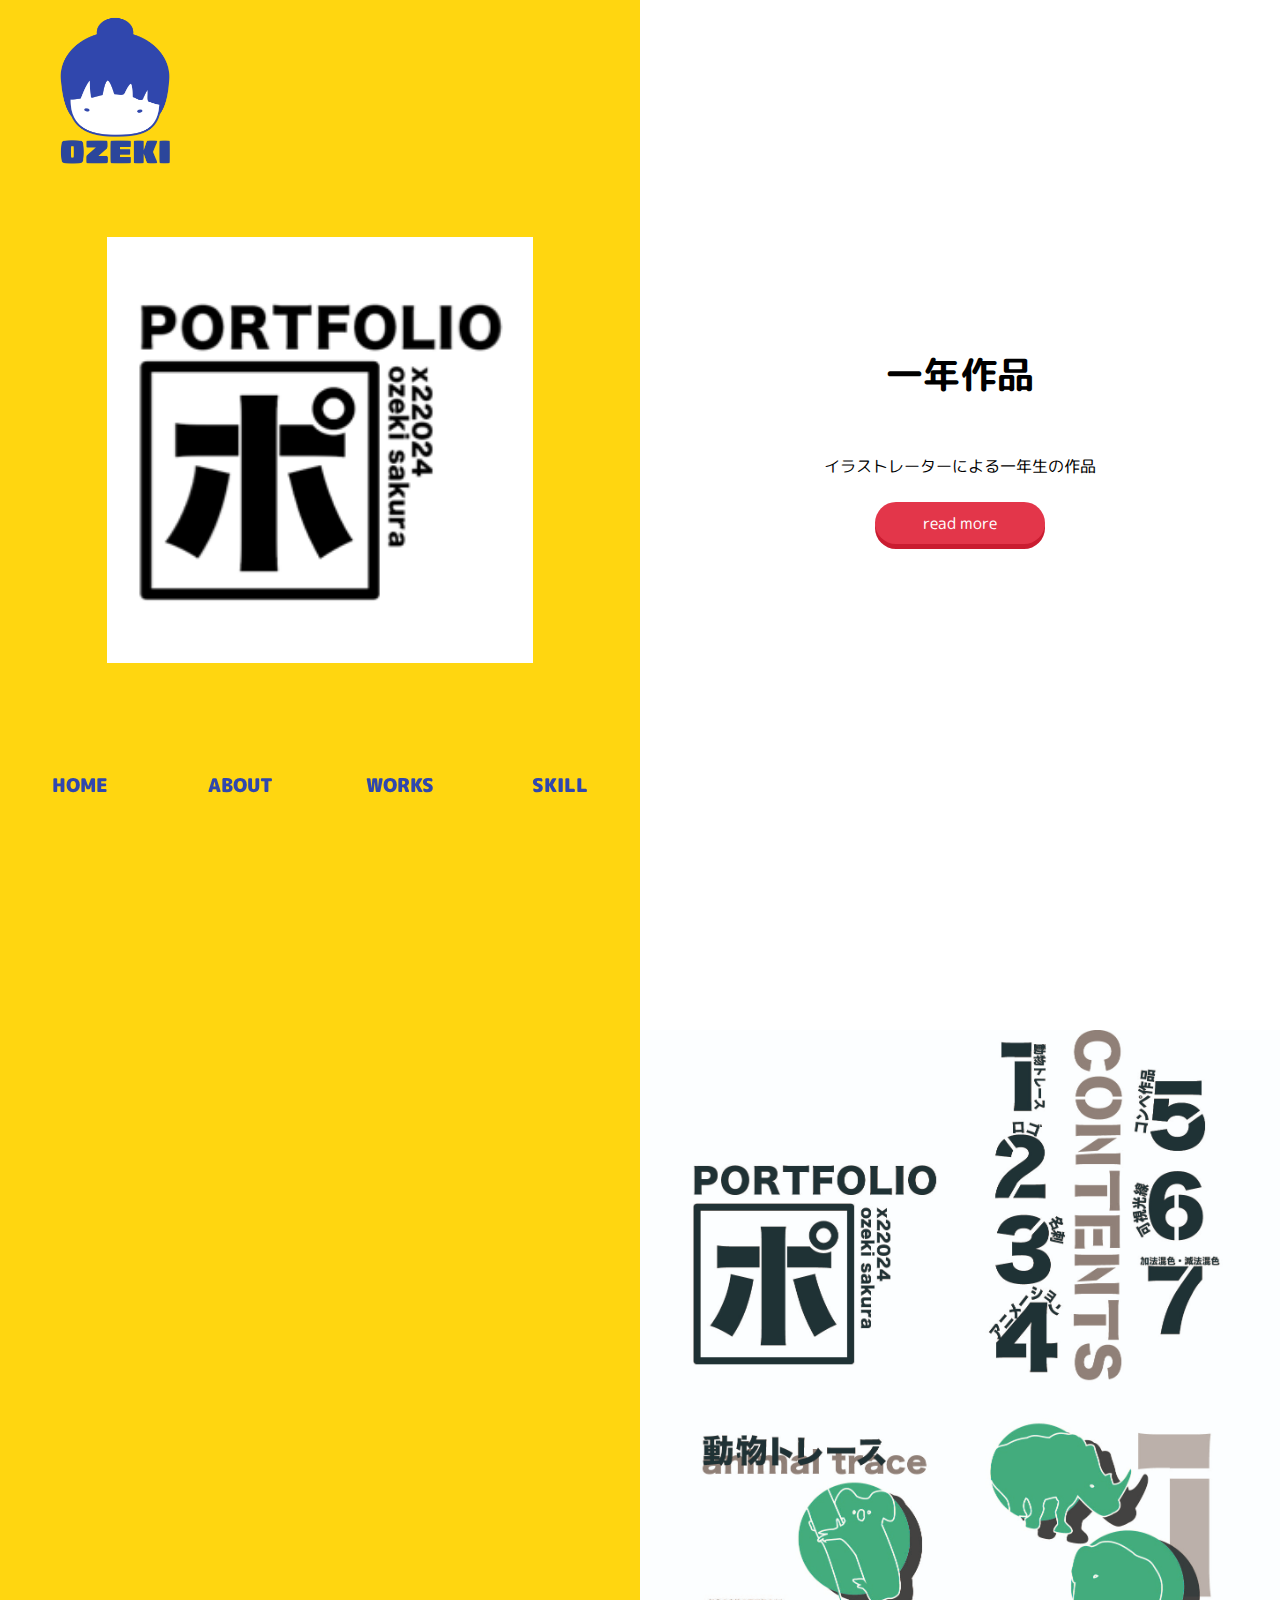
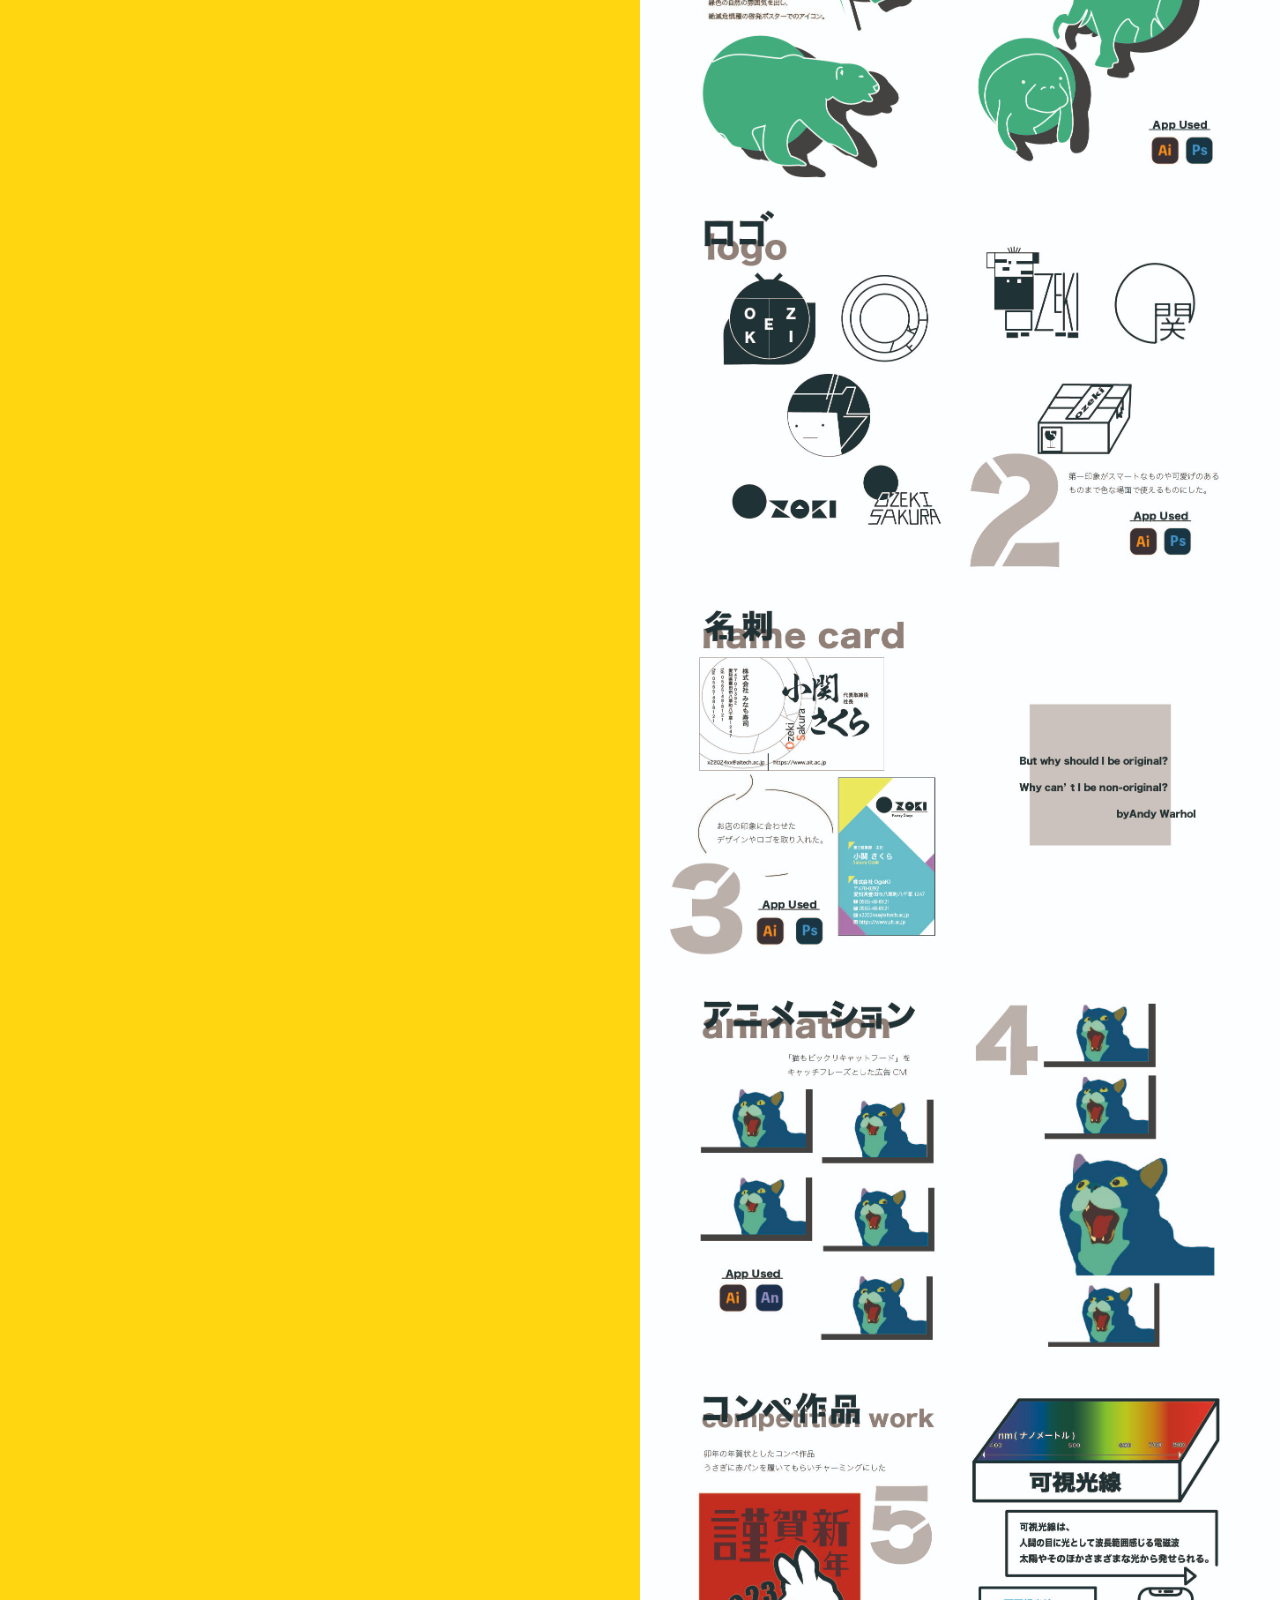
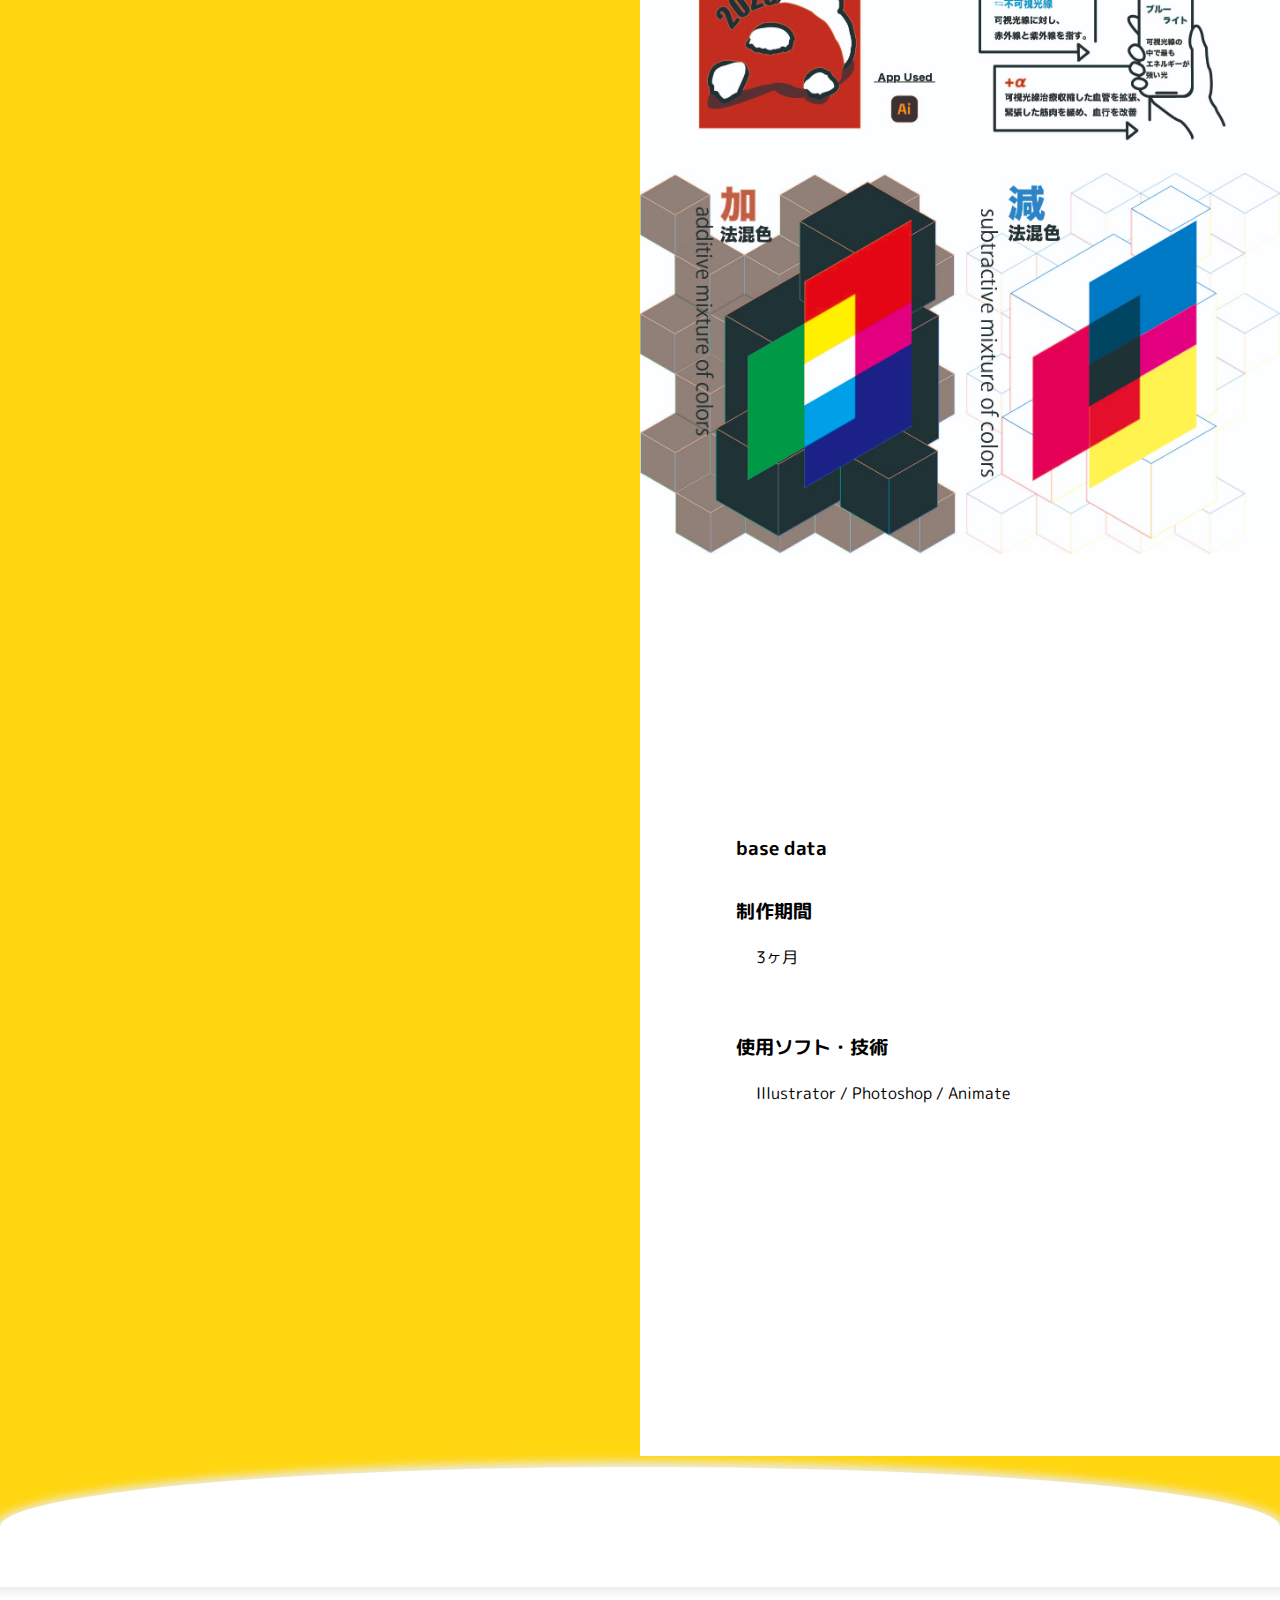
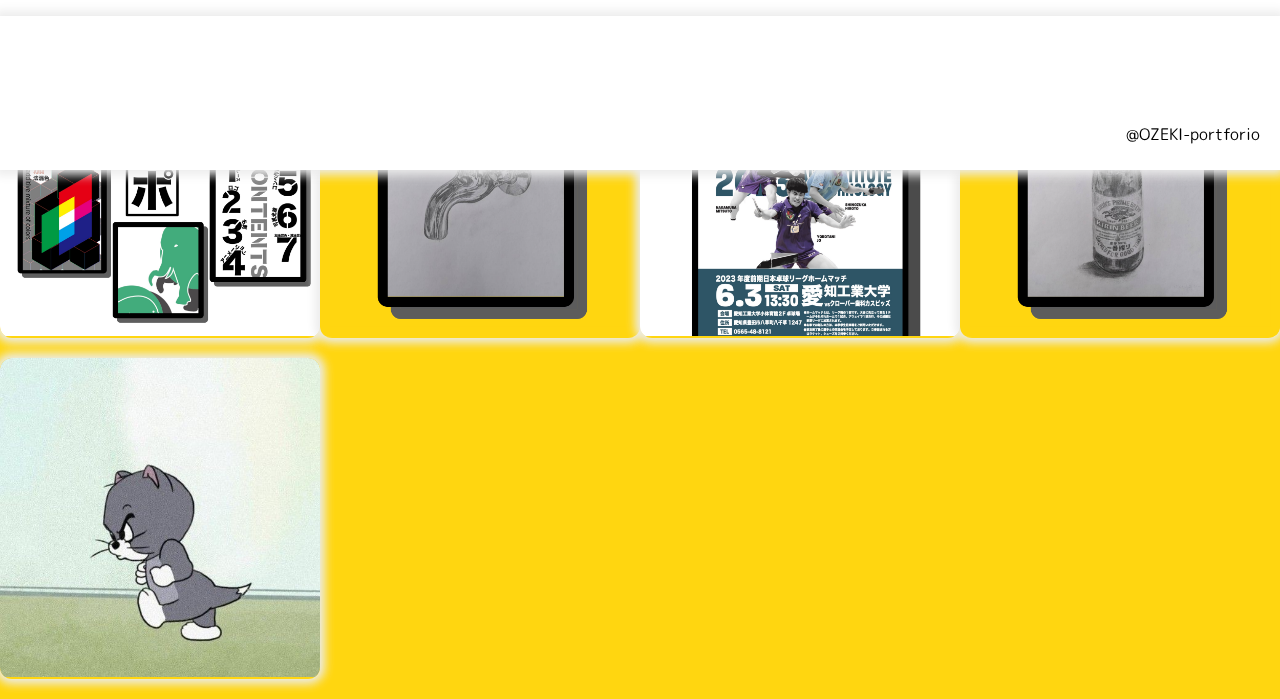
==== works01.html @ 3e7ace6b "新しく作りました" ====
<!DOCTYPE html>
<html lang="ja">
<head>
    <meta charset="UTF-8">
    <meta name="viewport" content="width=device-width, initial-scale=1.0">
    <title>OZEKI-works01</title>
    <link rel="stylesheet" href="css/portfolio.css">
    <link rel="stylesheet" href="css/humberger-works.css">
    <link rel="stylesheet" href="css/works01.css">
    <script src="js/humberger.js" defer></script>

    <!--==============レイアウトを制御する独自のCSSを読み込み===============-->
<link rel="stylesheet" type="text/css" href="css/reset.css">
<link rel="stylesheet" type="text/css" href="https://cdn.jsdelivr.net/npm/slick-carousel@1.8.1/slick/slick.css">
<link rel="stylesheet" type="text/css" href="css/6-1-7.css">

</head>
<body>
    

    <link rel="preconnect" href="https://fonts.googleapis.com">
    <link rel="preconnect" href="https://fonts.gstatic.com" crossorigin>
    <link href="https://fonts.googleapis.com/css2?family=M+PLUS+Rounded+1c:wght@400;800;900&display=swap" rel="stylesheet">
    
    <link rel="preconnect" href="https://fonts.googleapis.com">
    <link rel="preconnect" href="https://fonts.gstatic.com" crossorigin>
    <link href="https://fonts.googleapis.com/css2?family=M+PLUS+Rounded+1c:wght@400;800;900&display=swap" rel="stylesheet">
    
    
    <!-- header -->
    <header id="work-head">
        <a href="#work-head">
            <img src="img/my-icon.png" alt="ロゴ" width="25%" class="logo-img">
        </a>
        <div class="hamburger">
            <span></span>
            <span></span>
            <span></span>
        </div>
        <nav class="globalMenuSp">
            <ul>
                <div class="hamburger-text">
                    <li><a href="index.html#head">HOME</a></li>
                    <li><a href="index.html#about">ABOUT</a></li>
                    <li><a href="index.html#works">WORKS</a></li>
                    <li><a href="index.html#skill">SKILL</a></li>
                </div>
            </ul>
        </nav>

        
    </header>

    <section class="works">
        <div class="content-left">
            <div class="works-img"></div>
                <img src="img/work01_00.png" alt="works01" width="80%">
            <!--</div>-->
        </div>

        <div class="content-right">
            <div class="works-title">
                <h1>一年作品</h1>
                <p>イラストレーターによる一年生の作品</p>
                <a href="#base-data">read more</a>
            </div>
            
        </div>

    </section>
    <div class="work-img">
        <img src="img/work01_01.jpg" alt="work01_01" width="100%">
    </div>

    <div id="base-data">
        <div class="content-right">
            <div class="text">
            <h3>base data</h3>
            <div class="data-text">
                <h3>制作期間</h3>
                <p>3ヶ月</p>
            </div>
            <div class="data-text">
                <h3>使用ソフト・技術</h3>
                <p>Illustrator / Photoshop / Animate</p>
            </div>
            <div class="data-text">
                <!--<h3>制作ポイント</h3>
                <p>制作に関する簡単な内容</p>-->
            </div>
        </div>
        </div>
    </div>


    <footer>
    </footer>
    
    <!--/slider-->
    <ul class="slider">
        <li><a href="works01.html"><img src="img/work01_top.jpeg" alt=""></a></li>
        <li><a href="works02.html"><img src="img/work02_top.png" alt=""></a></li>
        <li><a href="works03.html"><img src="img/work03.png" alt=""></a></li>
        <li><a href="works04.html"><img src="img/work04_top.jpeg" alt=""></a></li>
        <li><a href="works05.html"><img src="img/work05.png" alt=""></a></li>
        <li><a href="works06.html"><img src="img/icon-web.jpg" alt=""></a></li>
    </ul>

    <div class="foot-bottom">
        <p>@OZEKI-portforio</p>
    </div>
    <script src="https://code.jquery.com/jquery-3.4.1.min.js" integrity="sha256-CSXorXvZcTkaix6Yvo6HppcZGetbYMGWSFlBw8HfCJo=" crossorigin="anonymous"></script>
    <script src="https://cdn.jsdelivr.net/npm/slick-carousel@1.8.1/slick/slick.min.js"></script>
    <script src="js/footer-slide.js"></script>
    
</body>
</html>
---- css/portfolio.css ----
* { /* CSS Reset */
    margin: 0 auto;/* 画面中央に表示 */
    padding: 0;
    box-sizing: border-box; /* 要素の幅にpaddingとborderを含める */
}

*::after, *::before { 
    box-sizing: inherit; /* 親要素のbox-sizingを継承 */
}

body {
    line-height: 1; /* 行間 */
    background-color: var(--main);
    font-family: 'M PLUS Rounded 1c', sans-serif;
}

:root,
html {
    --main: #FFD610;
    --sub: #3047ad;
    --text: #242424;
    --white: #fff;
    scroll-behavior: smooth;
}

p {
    line-height: 2rem;
}

#home {
    height: 100vh;
}
.container {
    opacity: 0;
    transform: translateY(100);
}
.container.active {
    transition: 3s;
    opacity: 1;
    transform: translateY(0);
}

/* 初期状態 */
.logo-img {
    transition: transform 0.3s ease;
  }
  
  /* ホバー時 */
  .logo-img:hover {
    transform: translateY(-5px); /* 少し上にはねる */
  }




#home .slideshow-items {
    position: absolute;
    width: 100%;
    height: 100%;
    left: 0;
    top: 0;
}


.parallax-bg {
    box-sizing: border-box;
    color: #FFF;
    font-size: 5rem;
    display: flex;
    align-items: center;
    justify-content: center;
    height: 100%;
    padding: 5%;
}
header .ph_area_top,
header .sample {
    width: 100%;
    height: 30%;
    overflow: hidden;
    position: absolute;
    bottom: 0;
    left: 0;
    background-color: var(--main);
    background-position: center;
    background-repeat: no-repeat;
}
#top-logo {
    background-color: var(--main);
    background-size: 50%;
    background-position: 50%;
}


header .top-view {
    margin-left: 25%;
    padding-top: 100px;
    text-align: center;
}
header .logo-img {
    position: fixed;
}
@media screen and (max-width: 768px) {
    header .logo-img {
        margin: 13px -26px;
    }
}
@media screen and (min-width: 768px) { /* 768px以上の場合 */
    
    header .logo-img {
        margin: 12px 30px 30px 0;
        width: 13%;
        position: fixed;
        z-index: 100002;
    }
header .ph_area {
    width: 100%;
    height: 50%;
    overflow: hidden;
    position: absolute;
    top: 0;
    left: 0;
}
#header {
    position: relative;
    height: 100vh;
}
}


  #top {
    padding: 0;
    margin: 0;
    min-height: 100vh;
    position: relative;
    display: flex;
    justify-content: center;
    align-items: center;
    background-color: #eee;
    background-size: cover;
    background-position: center -14vh;
    background-repeat: no-repeat;
  }
  





@media screen and (max-width: 768px){/* 768px以下の場合 */
    .item-header img {
        width: 27vw;
    }
}
@media screen and (max-width: 1050px) {/* 1050px以下の場合 */
    .item-header img {
        width: 22vw;
    }
    header .top-view {
        margin-left: 0;
        margin-top: 0;
        padding-top: 120px;
    }
    header .top-view img {
        width: 90%;
    }
}

.item-header img {
    width: 18vw;
    height: auto;
}

#about {
    margin-top: 70px;
    padding: 46px 0 0;
    position: relative;
    height: 230vh;
}
#about img {
    position: absolute;
    top: 30%;
    right: 53px;
}
#about .text {
    background: var(--white);
    border-radius: 0 50px 50px 0;
    padding: 90px 40px;
    text-align: left;
    margin-right: 8vw;
    width: calc(100% - 8vw);
    height: 95vh;
    padding-left: calc(8vw + 15px);
}
h1 {
    font-size: 2.3rem;
    padding-bottom: 2.3rem;
    /*font-family: 'M PLUS Rounded 1c', sans-serif;*/
}
h2 {
    font-size: 1.3rem;
    padding-bottom: 2.3rem;
}
@media (768px < width) {
    #about {
        height: 180vh;
    }
    #about .text {
        background: var(--white);
        border-radius: 50px;
        margin: 0 auto;
        width: calc(100% - 8vw);
        height: 60vh;
    }
    #about img {
        width: 19%;
        top: 22%;
    }
}

#works {
    margin-top: 70px;
    padding: 46px 0 0;
    position: relative;
}

#works .content-work{
    border-radius: 50px 0 0 50px;
    background-color: var(--white);
    width: calc(100% - 8vw);
    padding: 70px 0 0;
    margin: 0 auto;
    margin-left: 8vw;
}


#works ul {
    display: flex;
    flex-wrap: wrap;
    padding: 20px 10px 90px;
}
#works li {
    width: calc(100% - 20px);
    margin-bottom: 20px;
    overflow: hidden;
    border-radius: 12px;
    box-shadow: 0 0 10px 5px #ececec;
    margin: 40px 20px;
}
#works li img{
    width: 100%;
}
#works li img:hover{
    transform: scale(1.1);
    transition: 0.3s;
}
footer .slider a {
    text-decoration: none;
}
#works li .gallery-text,
footer .slider p {
    padding: 20px 12px;
    font-size: .9em;
    color: var(--gray);
}
#works a {
    display: block;
    pointer-events: initial;
    height: 100%;
    text-decoration: none;
}
#works .text {
    background: var(--white);
    border-radius: 50px 50px 0;
    padding: 40px;
    text-align: left;
    /*margin-right: 8vw;
    width: calc(100% - 8vw);*/
    height: 35vh;
    padding-left: calc(8vw + 15px);
}
@media (550px < width < 767px) {
    /* 画面幅が767px以下（767pxから600px）の場合に適用されるスタイル */
    #works ul {
      padding: 20px 80px 90px;
    }
  }
@media (768px < width) {
    #works .content-work {
        border-radius: 50px;
        background-color: var(--white);
        width: calc(100% - 8vw);
        padding: 70px 0 0;
        margin: 0 auto;
    }
    #works ul {
        display: flex;
        flex-wrap: wrap;
        padding: 20px 50px 120px;
    }
    #works li {
        width: calc(33.3333% - 40px);
    }
}


#skill {
    margin-top: 190px;
    padding: 115px 0 0;
    position: relative;
    border-radius: 50px;
}
#skill .content-skill {
    background: var(--white);
    border-radius: 0 50px 50px 0;
    padding: 25px 40px 90px 150px;
    text-align: left;
    margin-right: 8vw;
    width: calc(100% - 8vw);
    padding-left: calc(8vw + 15px);
    margin-bottom: 50px;
}
#skill .text {
    border-radius: 50px 50px 0;
    padding: 25px 40px 90px 150px;
    text-align: left;
    margin-right: 8vw;
    width: calc(100% - 8vw);
    height: 35vh;
    padding-left: calc(8vw + 15px);
    margin-bottom: 50px;
}
#skill .skill-nav {
    width: 90%;
}

@media (768px < width) {
    #skill .content-skill {
        border-radius: 50px;
        background-color: var(--white);
        width: calc(100% - 8vw);
        padding: 70px 0;
        margin: 0 auto;
    }
    #skill .text {
        border-radius: 50px 50px 0;
        padding: 25px 40px 90px 150px;
        text-align: left;
        margin-right: 8vw;
        width: calc(100% - 8vw);
        height: 35vh;
        padding-left: calc(8vw + 15px);
        margin-bottom: 0;
    }
    #skill .skill-nav {
        width: 100%;
        display: flex;
        flex-wrap: wrap;
        padding: 0 50px 50px;
    }
    #skill ul {
        display: flex;
        flex-wrap: wrap;
    }
    #skill li {
        width: 100%;
        height: 200px;
        padding: 10px 0;
        margin: 0;
    }
    button {
        height: 100px;
        width: 200px;
    }
    .accordion-002 {
        width: calc(50% - 20px);
        margin: 10px;
    }
}
.accordion-002 summary {
    position: relative;
    font-weight: 600;
    cursor: pointer;
    padding: 0.8em 3em;
    background-color: #e3364a;
    box-shadow: 0 5px 0 #ca1c30;
    border-radius: 60px;
    color: #fff;
    cursor: pointer;
    text-decoration: none;
    transition: all 0.3s;/*アニメーションの時間を0.3秒に設定*/
    margin-top: 40px;
}

.accordion-002 summary::-webkit-details-marker {
    display: none;
}
.accordion-002 summary:hover {
    box-shadow: none;
    transform: translateY(5px);
}

.accordion-002 summary:active {
    box-shadow: none;
    transform: translateY(5px);
}

.accordion-002 p {
    transform: translateY(-10px);
    opacity: 0;
    margin: 0;
    padding: 2em 0;
    color: #333333;
    transition: transform .5s, opacity .5s;
}

.accordion-002[open] p {
    transform: none;
    opacity: 1;
}

footer {
    text-align: center;
    padding: 30px 60px;
    margin-top: 100px;
    position: relative;
    color: var(--white);
}
@media (768px < width) {
    footer {
        text-align: right;
    }
}

.logo-img {
    width: 100px;
    position: absolute;
    top: 0px;
    left: 32px;
    z-index: 100000;
}




/* 経歴表 */
  .history {
    position: relative;
    margin: 100px auto;
    padding: 0 15px;
  }
  .history:before {
    content: "";
    width: 13px;
    height: 100%;
    background: var(--white);
    position: absolute;
    transform: translateX(-50%);
    border-radius: 50px;
    left: 18%;
  }
  @media only screen and (min-width: 768px) {
    .history {
      width: 100%;
      margin: 170px auto;
    }
    .history:before {
        left: 25%;
        width: 14px;
    }
  }
  .history__item {
    position: relative;
    display: flex;
    padding: 0 0 35px 20px;
  }
  @media only screen and (min-width: 768px) {
    .history__item {
      padding: 0;
    }
    .history__item:nth-of-type(2n) {
      justify-content: flex-end;
    }
  }
  .history__item:before {
    content: "";
    width: 25px;
    height: 25px;
    background: var(--white);
    position: absolute;
    border-radius: 50%;
    left: 15.2%;
    transform: translateX(-50%);
  }
  @media only screen and (min-width: 768px) {
    .history__item:before {
      left: 24.1%;
      top: 38px;
      width: 30px;
      height: 30px;
    }
  }
  .history__item:last-child {
    padding-bottom: 15px;
  }
  @media only screen and (min-width: 768px) {
    .history__item:last-child {
      padding-bottom: 0;
    }
  }
  .history__inner {
    max-width: 56%;
    margin-left: 30%;
  }
  .history__image {
    line-height: 1;
    margin: 0;
    padding: 0;
  }
  .history__image img {
    box-shadow: 0 0 15px rgba(30, 29, 29, 0.33);
    display: block;
  }
  .history__text {
    padding-top: 10px;
    letter-spacing: 0.05em;
  }
  @media only screen and (min-width: 768px) {
    .history__text {
        margin: 30px 0;
    }
  }
---- css/humberger-works.css ----
:root,
html {
    --main: #FFD610;
    --sub: #3047ad;
    --gray: #555;
    --text: #242424;
    --white: #fff;
}



/*　ハンバーガーボタン　*/
.hamburger {
    display : block;
    position: fixed;
    z-index : 3;
    right : 13px;
    top   : 12px;
    width : 42px;
    height: 42px;
    cursor: pointer;
    text-align: center;
}
.hamburger span {
    display : block;
    position: absolute;
    width   : 9px;
    height  : 9px;
    border-radius: 1rem;
    left    : 20px;
    background : var(--sub);
    -webkit-transition: 0.3s ease-in-out;
    -moz-transition   : 0.3s ease-in-out;
    transition        : 0.3s ease-in-out;
}
.hamburger span:nth-child(1) {
    top: 10px;
  }
  .hamburger span:nth-child(2) {
    top: 23px;
  }
  .hamburger span:nth-child(3) {
    top: 36px;
  }
  
  /* ナビ開いてる時のボタン */
.hamburger.active {
    position: fixed;
    z-index: 100002;
}
.hamburger.active span:nth-child(1) {
    top : 16px;
    left: 6px;
    background :#fff;
    -webkit-transform: rotate(-45deg);
    -moz-transform   : rotate(-45deg);
    transform        : rotate(-45deg);
}
  
.hamburger.active span:nth-child(2),
.hamburger.active span:nth-child(3) {
    top: 16px;
    left: 6px;
    background :#fff;
    -webkit-transform: rotate(45deg);
    -moz-transform   : rotate(45deg);
    transform        : rotate(45deg);
}

nav.globalMenuSp {
    position: fixed;
    z-index : -1;
    top  : 0;
    left : 0;
    color: #fff;
    background: rgba(0,0,0,0.7);
    text-align: center;
    width: 100%;
    opacity: 0;
    transition: opacity .6s ease, visibility .6s ease;
}

nav.globalMenuSp ul {
    margin: 0 auto;
    padding: 0;
    width: 100%;
    height: 100vh;
}

nav.globalMenuSp ul li {
    list-style-type: none;
    padding: 0;
    width: 100%;
    transition: .4s all;
    font-size: 17px;
    padding-bottom: 9px;
    font-family: 'M PLUS Rounded 1c', sans-serif;
    font-weight: 900;
}
nav.globalMenuSp ul li:last-child {
    padding-bottom: 0;
}
@media screen and (max-width: 767px){ /* 767px以下の場合 */
    nav.globalMenuSp ul li:hover{
    background :#ddd;
    }
    nav.globalMenuSp {
        background-color: rgba(0, 0, 0, 0);
    }
}

  
nav.globalMenuSp ul li a {
    display: block;
    color: var(--text);
    padding: 1em 0;
    text-decoration :none;
}
nav.globalMenuSp.active {
    opacity: 1;
    position: fixed;
    z-index: 9999;
    background: rgba(0,0,0,0.7);
}

.hamburger-text {
    background-color: var(--white);
    width: 70%;
    height: 60%;
    border-radius: 1rem;
    margin-top: 220px;
}

@media screen and (min-width: 767px) { /* 767px以上の場合 */
    .hamburger {
        display: none;
    }
    nav.globalMenuSp {
        opacity: 1;
        width: 50%;
        height: 100vh;
        z-index: 100001;
        background-color: rgba(0,0,0,0);
    }

    .hamburger-text {
        display: flex;
        width: 50%;
        height: 8vh;
        text-align: left;
        position: fixed;
        bottom: calc(100% - 92vh);
        background-color: rgba(0,0,0,0);
    }
    nav.globalMenuSp ul li a  {
        color: var(--sub);
        font-size: 1.2rem;
        text-align: center;
    }
    nav.globalMenuSp ul {
        margin-top: calc(100% - 25px);
    }
    
    .hamburger-text a {
        display: inline-block;
        padding-bottom: 4px;
        position: relative;
        font-size: 1.5rem;
    }
    .hamburger-text a::after {
        background-color: var(--sub);
        bottom: 0;
        content: '';
        display: block;
        height: 3px;
        left: 0;
        position: absolute;
        transition: .5s all;
        width: 0;
    }
    .hamburger-text a:hover {
        transition: .5s all;
        font-size: 2rem;
    }
    .hamburger-text a:hover::after {
        width: 50%;
    }
    .hamburger-text a:active::after {
        width: 50%;
    }
}



@media screen and (min-width: 767px) { /* 767px以上の場合 */
    /* クラス名に "container" を含む要素を指定 */
    .container {
        width: 75%;
        margin-right: 0;
    }

}



.hamburger.active span {
    width: 40px;
}
---- css/works01.css ----
* {
    margin: 0 auto;
}


.works {
    position: relative;
    text-align: center;
}
.works img {
    padding: 30% 0 0;

}
.works .works-title {
    padding: 3rem 0;
}
.works .works-title p {
    text-align: center;
}
.works .title-center h1 {
    padding: 10px 0;
}
.works .title-center p{
    padding: 0 0 14px;
    
}
@media screen and (min-width: 767px) { /* 767px以上の場合 */
    .content-right {
        width: 50%;
        height: 100vh;
        margin-right: 0;
        display: grid;
        place-items: center;
        position: absolute;
        top: 0;
        right: 0;
        background-color: var(--white);
    }
    .content-left {
        width: 50%;
        height: 100vh;
        margin-left: 0;
        display: grid;
        place-items: center;
    }
    .content-left img {
        height: calc(50% - 24px);
        width: auto;
        margin-left: 0;
        position: fixed;
        z-index: 100000;
        padding-top: 0;
    }
    footer,
    .slider,
    .foot-bottom {
        z-index: 100000;

    }
    .works .works-title {
        padding: 0;
    }

    .hamburger-text a:hover::after {
        width: 100%;
    }
    .hamburger-text a:active::after {
        width: 100%;
    }

}

.work-img {
    background-color: var(--white);
    width: 70%;
    height: 100%;
    margin-top: 130px;
}
.content-right .text {
    width: 70%;
    text-align: left;
}
/* ボタン本体 */
.works .works-title a {
    display: inline-block;
    padding: 0.8em 3em;
    background-color: #e3364a; /* 背景色 */
    box-shadow: 0 5px 0 #ca1c30; /* 影の太さ・色 */
    border-radius: 60px;
    color: #fff;
    cursor: pointer;
    text-decoration: none;
}
  /* クリック時 */
.works .works-title a:active {
    box-shadow: none;
    transform: translateY(5px);
}

#base-data{
    position: relative;
    height: 100vh;
    margin-top: 70px;
    padding: 30% 0 0;
}
#base-data .data-text {
    padding-top: 10%;
}
@media screen and (min-width: 766px) { /* 766px以上の場合 */
    #base-data {
        margin-top: 0;
        padding: 0;
    }
    .work-img {
        margin-left: 50%;
        width: 50%;
        background-color: var(--white);
        margin-top: 0;
        padding-top: 130px;
    }
   
}

@media screen and (max-width: 766px) { /* 766px以下の場合 */
    #base-data {
        padding-top: 200px;
        text-align: center;
    }
}


footer {
    position: relative;
    background-color: var(--white);
}

footer:before {
    position: absolute;
    content: "";
    border-radius: 100% 100% 0 0;
    background-size: cover;
    width: 100%;
    height: 200%;
    top: -147.8%;
    left: 0;
    z-index: 2;
    box-shadow: 0 0 10px 5px #ececec;
    background-color: var(--white);
}
footer ul {
    margin: 0 10px;
}
footer ul li {
    width: calc(100% - 195px);
    height: 200px;
    margin-bottom: 20px;
    overflow: hidden;
    border-radius: 12px;
    box-shadow: 0 0 10px 5px #ececec;
    float: left;
}

.foot-bottom {
    position: relative;
    z-index: 100000;
    height: 154px;
    background-color: var(--white);
    box-shadow: 0 0 10px 5px #ececec;
}
.foot-bottom p {
    position: absolute;
    right: 0;
    bottom: 0;
}
---- css/6-1-7.css ----
@charset "utf-8";

/*==================================================
スライダーのためのcss
===================================*/
.slider {/*横幅94%で左右に余白を持たせて中央寄せ*/
    width: 100%;
    height: 50%;
    margin: 0 auto;
    background-color: var(--white);
}

.slider img {
    width:40vw;/*スライダー内の画像を60vwにしてレスポンシブ化*/
    height:auto;
}
@media screen and (min-width: 600px) { /* 600px以上の場合 */
    .slider img {
        width:25vw;
    }
}

.slider .slick-slide {
	transform: scale(0.8);/*左右の画像のサイズを80%に*/
	transition: all .5s;/*拡大や透過のアニメーションを0.5秒で行う*/
	opacity: 0.5;/*透過50%*/
    margin: 10px;
}

.slider .slick-slide.slick-center{
	transform: scale(1);/*中央の画像のサイズだけ等倍に*/
	opacity: 1;/*透過なし*/
}

.slick-prev.slick-arrow {
    z-index: 1;
}

/*矢印の設定*/

/*戻る、次へ矢印の位置*/
.slick-prev, 
.slick-next {
    position: absolute;/*絶対配置にする*/
    top: 42%;
    cursor: pointer;/*マウスカーソルを指マークに*/
    outline: none;/*クリックをしたら出てくる枠線を消す*/
    border-top: 2px solid #666;/*矢印の色*/
    border-right: 2px solid #666;/*矢印の色*/
    height: 15px;
    width: 15px;
}

.slick-prev {/*戻る矢印の位置と形状*/
    left: 1.5%;
    transform: rotate(-135deg);
}

.slick-next {/*次へ矢印の位置と形状*/
    right: 1.5%;
    transform: rotate(45deg);
}

/*ドットナビゲーションの設定*/

.slick-dots {
    text-align:center;
	margin:20px 0 0 0;
}

.slick-dots li {
    display:inline-block;
	margin:0 5px;
}

.slick-dots button {
    color: transparent;
    outline: none;
    width:8px;/*ドットボタンのサイズ*/
    height:8px;/*ドットボタンのサイズ*/
    display:block;
    border-radius:50%;
    background:#ccc;/*ドットボタンの色*/
}

.slick-dots .slick-active button{
    background:#333;/*ドットボタンの現在地表示の色*/
}


/*========= レイアウトのためのCSS ===============*/



.slider h2,p {
    text-align: left;
    padding: 20px;
}

.slider ul{
	margin:0;
	padding: 0;
	list-style: none;
}

.slider a{
	color: #333;
    text-decoration: none;
}

.slider a:hover,
.slider a:active{
	text-decoration: none;
}


.slider li {
    margin-bottom: 20px;
    overflow: hidden;
    border-radius: 12px;
    box-shadow: 0 0 10px 5px #ececec;
    float: left;
}
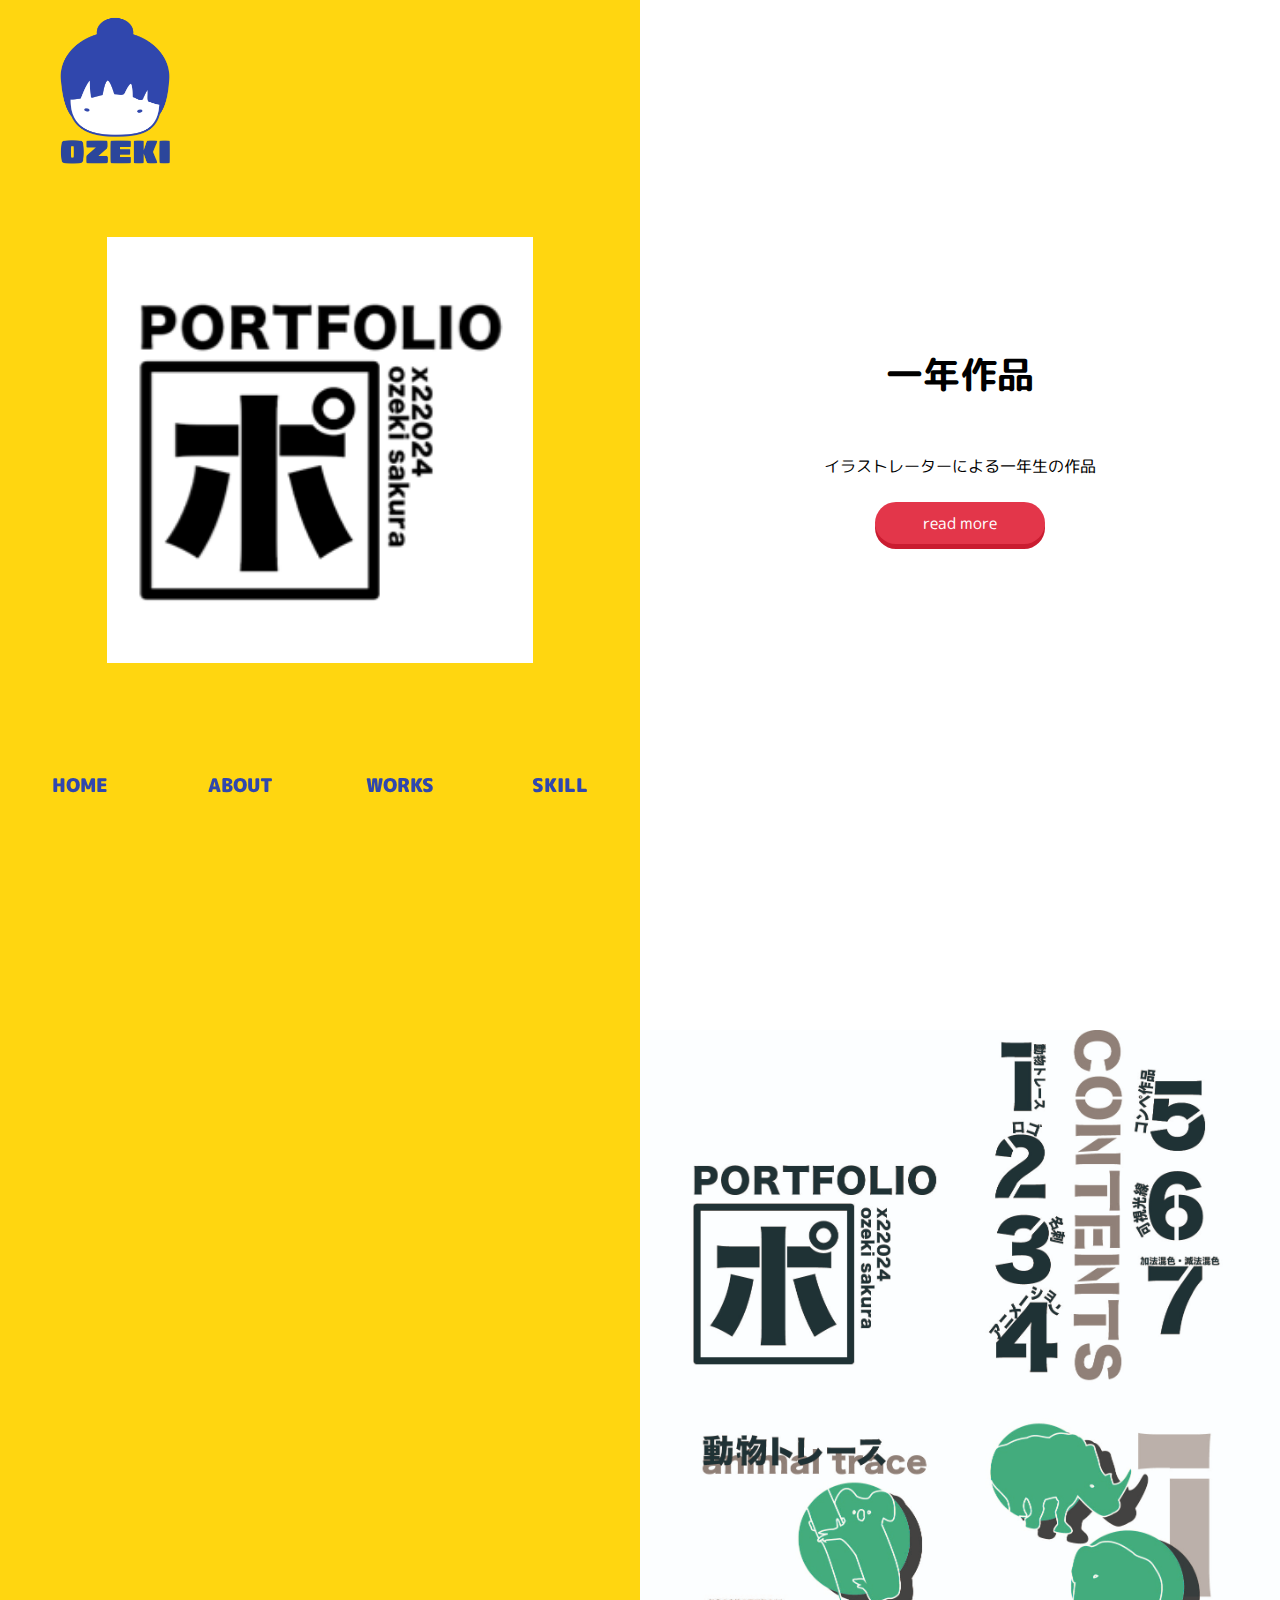
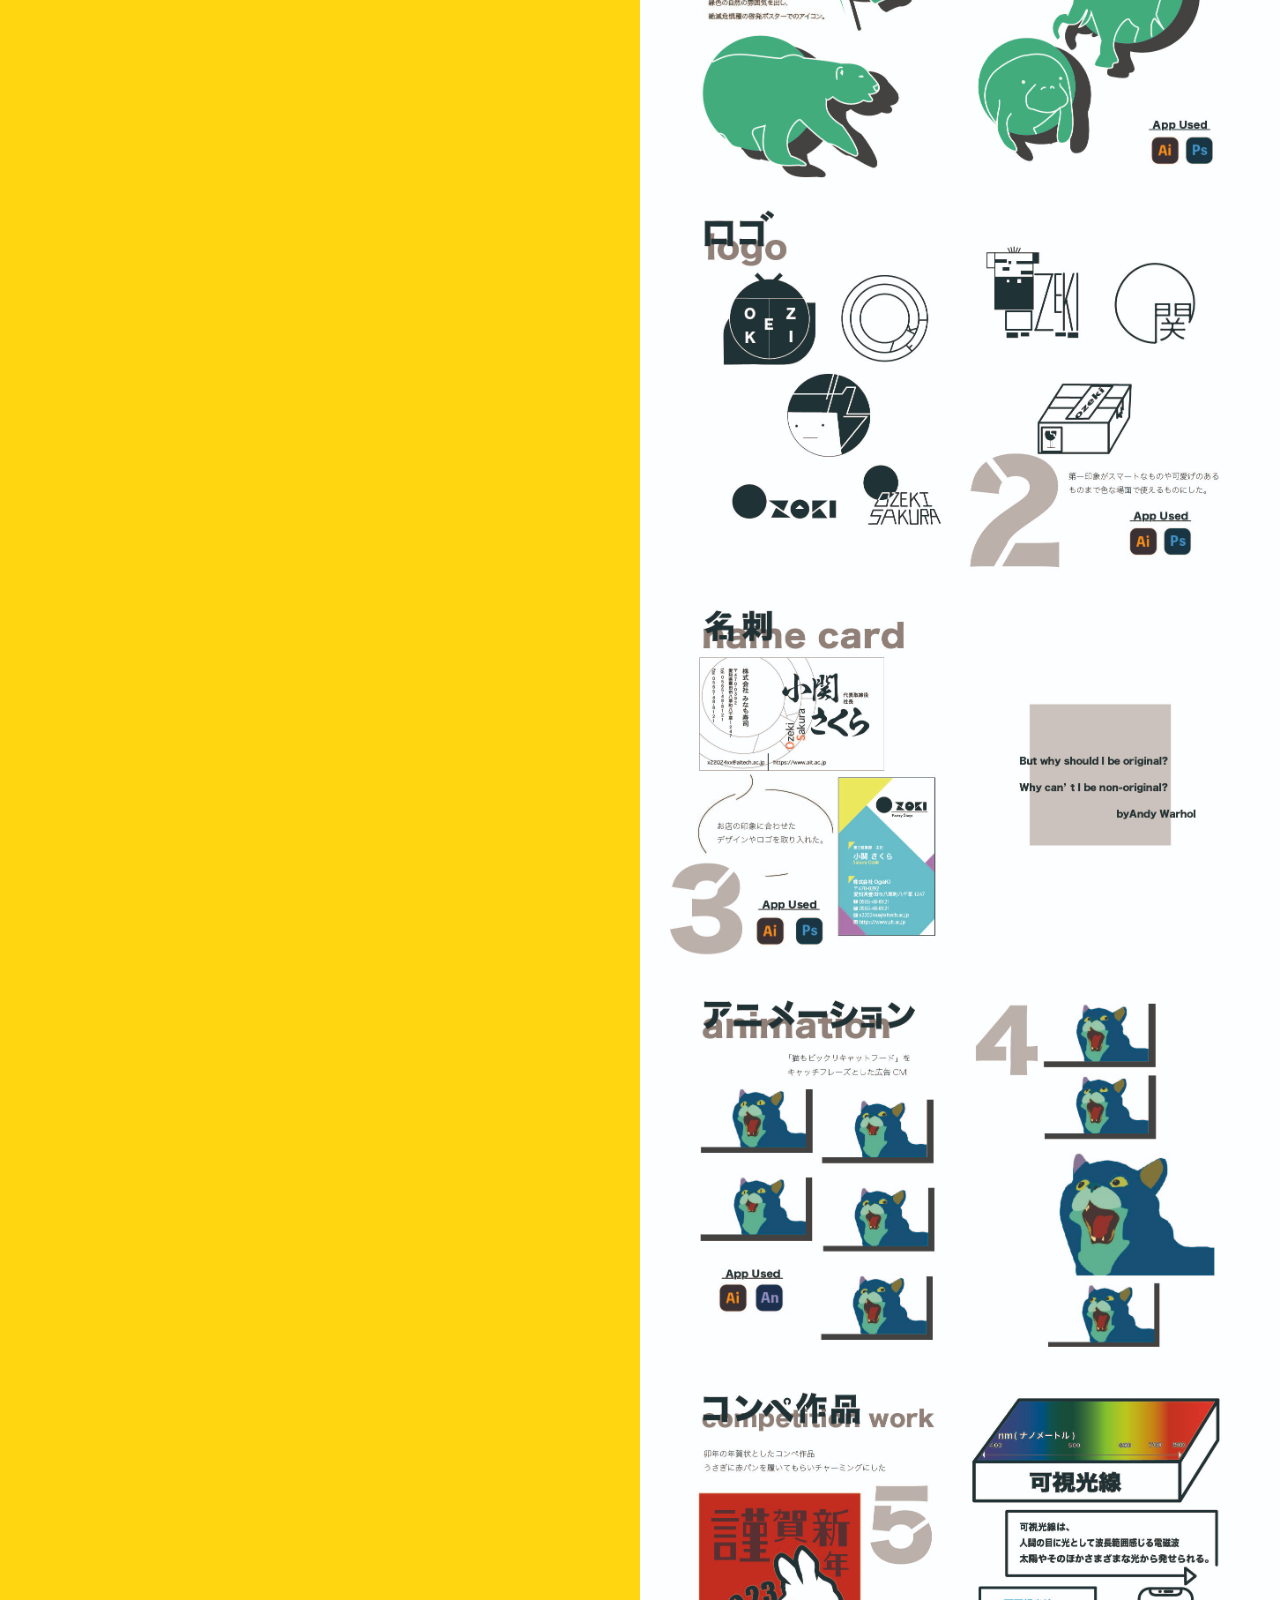
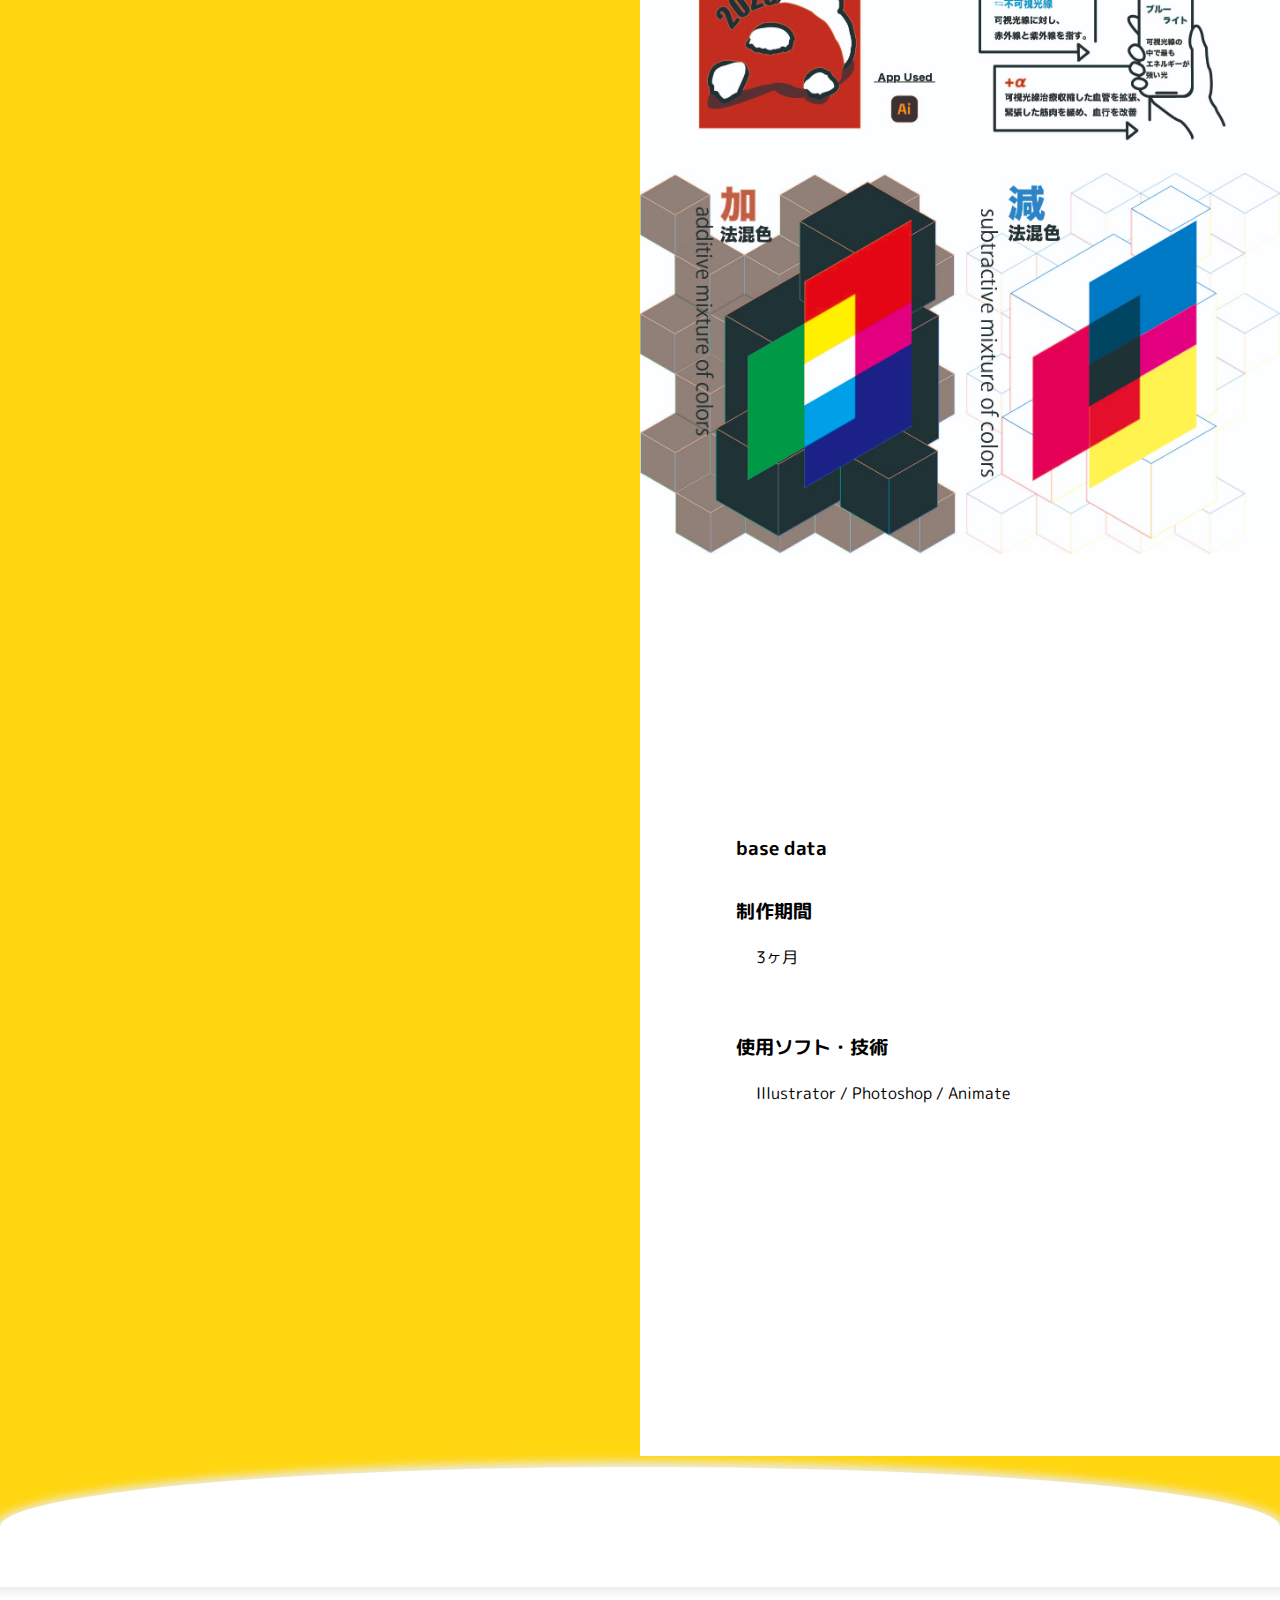
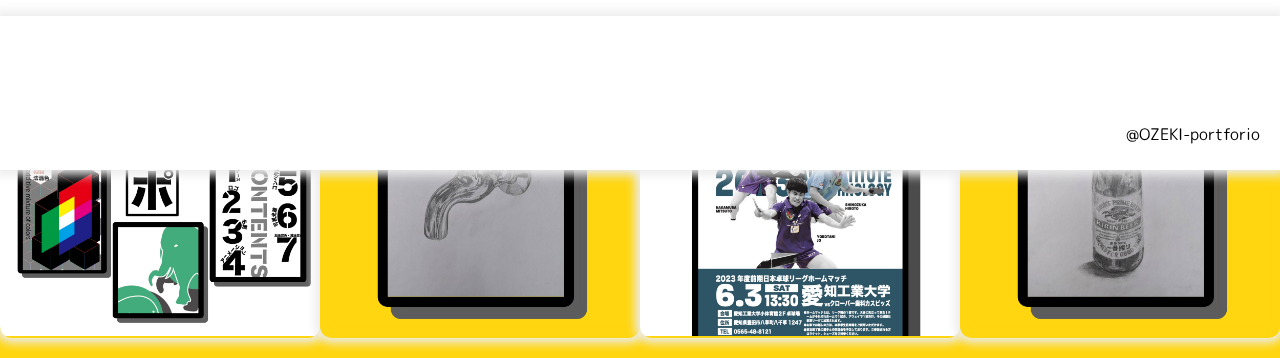
==== commit 76238e64: "htmlを変更したよ" ====
--- a/works01.html
+++ b/works01.html
@@ -103,7 +103,7 @@
         <li><a href="works03.html"><img src="img/work03.png" alt=""></a></li>
         <li><a href="works04.html"><img src="img/work04_top.jpeg" alt=""></a></li>
         <li><a href="works05.html"><img src="img/work05.png" alt=""></a></li>
-        <li><a href="works06.html"><img src="img/icon-web.jpg" alt=""></a></li>
+        <li><a href="works06.html"><img src="img/sample.png.jpg" alt=""></a></li>
     </ul>
 
     <div class="foot-bottom">
